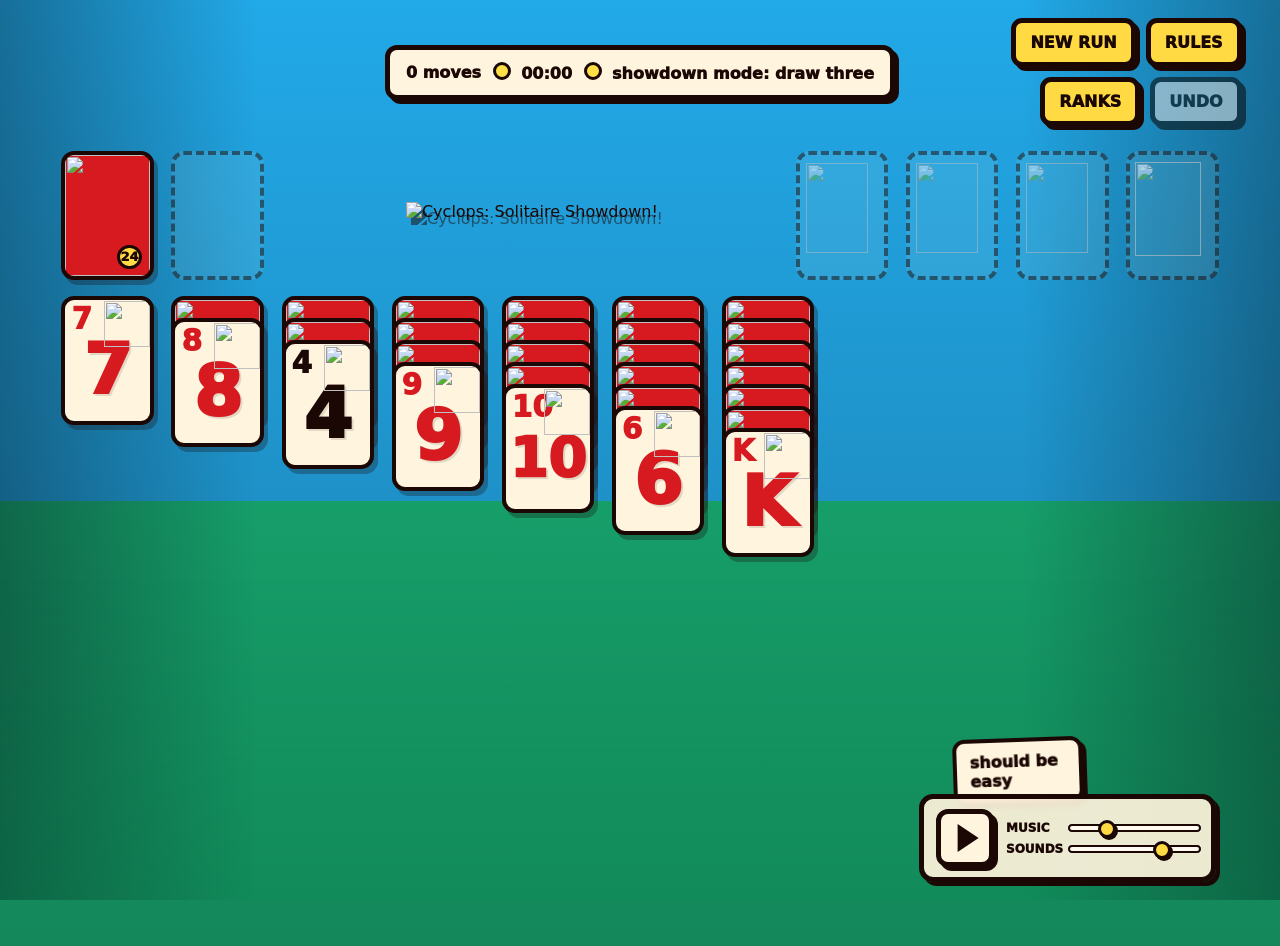
==== cyclops-solitaire/index.html @ fafc0909 "Add files via upload" ====
<!doctype html>
<html lang="en">
<head>
  <meta charset="utf-8">
  <meta name="viewport" content="width=device-width, initial-scale=1">
  <meta name="theme-color" content="#22a9e8">
  <title>Cyclops Solitaire</title>
  <link rel="icon" type="image/svg+xml" href="../assets/cyclops-solitaire/suits/suit-visor.svg">
  <link rel="stylesheet" href="./styles.css">
</head>
<body>
  <main class="app-shell">
    <section class="game-topbar" aria-label="Game controls">
      <div class="brand-lockup brand-logo-slot" aria-label="Cyclops: Solitaire Showdown!"></div>

      <div class="score-strip">
        <span id="moves">0 moves</span>
        <span id="timer">00:00</span>
        <span id="status">visor mode: draw three</span>
      </div>

      <div class="controls">
        <button id="new-game" type="button">NEW RUN</button>
        <button id="how-to-play" type="button">RULES</button>
        <button id="leaderboard-open" type="button">RANKS</button>
        <button id="undo-move" type="button">UNDO</button>
      </div>
    </section>

    <section class="hero-strip" aria-label="Cyclops mascot">
      <img class="hero-cat" src="../assets/cyclops-solitaire/mascot/cyclops-idle.png" alt="">
      <div id="cat-bubble" class="cat-bubble" aria-live="polite"></div>
    </section>

    <section class="board-wrap">
      <div id="board" class="board" aria-label="Cyclops solitaire board">
        <div class="top-row">
          <div id="stock" class="pile stock" role="button" tabindex="0" aria-label="Stock pile"></div>
          <div id="waste" class="pile waste" aria-label="Waste pile"></div>
          <div class="logo-stage" aria-label="Game logo">
            <img class="logo-image" src="../assets/cyclops-solitaire/logos/CyclopsTitle-transparent.png" alt="Cyclops: Solitaire Showdown!">
          </div>
          <div id="foundations" class="foundations" aria-label="Foundation piles"></div>
        </div>
        <div id="tableau" class="tableau" aria-label="Tableau piles"></div>
      </div>
    </section>

    <div id="win-modal" class="choice-modal win-modal" hidden>
      <div class="mode-card win-card" role="dialog" aria-modal="true" aria-labelledby="win-title">
        <img class="win-mascot" src="../assets/cyclops-solitaire/mascot/cyclops-idle.png" alt="">
        <h1 id="win-title">Showdown Cleared</h1>
        <p class="win-mvp">visor victory</p>
        <p id="win-summary">showdown mode - 0 moves</p>
        <div id="score-submit" class="score-submit">
          <p id="score-prompt">drop your X handle or name</p>
          <form id="score-form" class="score-form">
            <label for="score-name">X handle or name</label>
            <div class="score-row">
              <input id="score-name" name="name" type="text" maxlength="24" autocomplete="off" autocapitalize="none" spellcheck="false" placeholder="@cyclopsdev or name">
              <button id="score-save" type="submit">SAVE</button>
            </div>
          </form>
          <p id="score-message" class="score-message" aria-live="polite"></p>
        </div>
        <div class="modal-actions">
          <button id="win-leaderboard" type="button">Ranks</button>
          <button id="play-again" type="button">Play again</button>
        </div>
      </div>
    </div>

    <div id="mode-modal" class="choice-modal" hidden>
      <div class="mode-card" role="dialog" aria-modal="true" aria-labelledby="mode-title">
        <h1 id="mode-title">new run</h1>
        <div class="mode-options">
          <button class="mode-option" type="button" data-mode="easy">
            <span>warmup</span>
            <small>draw 1 card</small>
          </button>
          <button class="mode-option" type="button" data-mode="hard">
            <span>showdown</span>
            <small>draw 3 cards</small>
          </button>
        </div>
        <button id="mode-cancel" class="quiet-button" type="button">BACK TO BOARD</button>
      </div>
    </div>

    <div id="how-to-modal" class="choice-modal" hidden>
      <div class="mode-card how-to-card" role="dialog" aria-modal="true" aria-labelledby="how-to-title">
        <h1 id="how-to-title">rules</h1>
        <ul class="how-to-list">
          <li>Build columns by alternating red and black suits, counting down from King to Ace.</li>
          <li>Empty columns can only start with a King.</li>
          <li>Tap the deck to flip new cards.</li>
          <li>Move Aces to the top-right stacks, then build each Cyclops suit up to King.</li>
          <li>Double tap a card to send it home when it fits.</li>
          <li>Use UNDO when the visor read was wrong.</li>
        </ul>
        <button id="how-to-close" class="quiet-button" type="button">GOT IT</button>
      </div>
    </div>

    <div id="leaderboard-modal" class="choice-modal" hidden>
      <div class="mode-card leaderboard-card" role="dialog" aria-modal="true" aria-labelledby="leaderboard-title">
        <h1 id="leaderboard-title">ranks</h1>
        <p id="leaderboard-status" class="leaderboard-status" aria-live="polite">live ranks</p>
        <div class="leaderboard-tabs" role="tablist" aria-label="Leaderboard modes">
          <button class="leaderboard-tab active" type="button" data-leaderboard-mode="easy" role="tab" aria-selected="true" aria-controls="leaderboard-panel-easy">warmup</button>
          <button class="leaderboard-tab" type="button" data-leaderboard-mode="hard" role="tab" aria-selected="false" aria-controls="leaderboard-panel-hard">showdown</button>
        </div>
        <div class="leaderboard-panels">
          <section id="leaderboard-panel-easy" class="leaderboard-panel" data-leaderboard-panel="easy" role="tabpanel">
            <h2>warmup mode</h2>
            <ol id="leaderboard-easy" class="leaderboard-list"></ol>
          </section>
          <section id="leaderboard-panel-hard" class="leaderboard-panel" data-leaderboard-panel="hard" role="tabpanel" hidden>
            <h2>showdown mode</h2>
            <ol id="leaderboard-hard" class="leaderboard-list"></ol>
          </section>
        </div>
        <button id="leaderboard-close" class="quiet-button" type="button">GOT IT</button>
      </div>
    </div>

    <div id="no-move-modal" class="choice-modal" hidden>
      <div class="mode-card" role="dialog" aria-modal="true" aria-labelledby="no-move-title">
        <h1 id="no-move-title">board locked</h1>
        <p class="modal-copy">board's looking cooked</p>
        <div class="modal-actions">
          <button id="no-move-new" class="mode-option compact" type="button">NEW RUN</button>
          <button id="no-move-keep" class="mode-option compact secondary" type="button">KEEP LOOKING</button>
        </div>
      </div>
    </div>

    <audio id="background-music" src="../assets/cyclops-solitaire/audio/A_Single_Horizon.mp3" loop preload="auto"></audio>
    <div class="audio-dock" aria-label="Audio controls">
      <button id="music-toggle" class="music-toggle" type="button" aria-pressed="false" aria-label="Play music"></button>
      <div class="audio-sliders">
        <label class="audio-slider" for="music-volume">
          <span>Music</span>
          <input id="music-volume" type="range" min="0" max="100" value="25">
        </label>
        <label class="audio-slider" for="sfx-volume">
          <span>Sounds</span>
          <input id="sfx-volume" type="range" min="0" max="100" value="75">
        </label>
      </div>
    </div>
  </main>

  <script src="./game.js"></script>
</body>
</html>
---- cyclops-solitaire/styles.css ----
:root {
  --sky: #22a9e8;
  --grass: #18b971;
  --grass-dark: #10a360;
  --ink: #1b0704;
  --paper: #fff5df;
  --cream: #ffe2a2;
  --button: #ffda43;
  --red: #d71920;
  --black: #1b0704;
  --shadow: rgba(27, 7, 4, .28);
  --card-w: clamp(78px, 7.2vw, 116px);
  --card-h: calc(var(--card-w) * 1.4);
  --gap: clamp(10px, 1.4vw, 22px);
}

* {
  box-sizing: border-box;
}

html,
body {
  min-height: 100%;
}

body {
  margin: 0;
  min-width: 320px;
  overflow-x: auto;
  color: var(--ink);
  font-family: "Arial Rounded MT Bold", "Trebuchet MS", system-ui, sans-serif;
  background:
    linear-gradient(rgba(34, 169, 232, .08), rgba(11, 31, 42, .32)),
    url("../assets/cyclops-solitaire/backgrounds/showdown-card-bay.png") center top / cover fixed,
    linear-gradient(var(--sky) 0 53%, var(--grass) 53% 100%);
}

button,
input {
  font: inherit;
}

button {
  touch-action: manipulation;
}

.app-shell {
  min-height: 100vh;
  position: relative;
  padding: 18px clamp(18px, 3vw, 42px) 24px;
  isolation: isolate;
}

.app-shell::before,
.app-shell::after {
  content: "";
  position: fixed;
  z-index: -1;
  pointer-events: none;
}

.app-shell::before {
  inset: 0;
  background: linear-gradient(90deg, rgba(5, 16, 24, .38), transparent 20%, transparent 80%, rgba(5, 16, 24, .38));
}

.app-shell::after {
  inset: auto 0 0;
  height: 36vh;
  background: linear-gradient(transparent, rgba(10, 148, 85, .18));
}

.game-topbar {
  display: grid;
  grid-template-columns: minmax(0, 1fr) auto minmax(300px, 1fr);
  align-items: center;
  gap: 18px;
  margin-bottom: 8px;
}

.brand-lockup {
  display: flex;
  align-items: center;
  gap: 14px;
  min-width: 0;
}

.brand-lockup h1 {
  margin: 0;
  font-size: clamp(30px, 3vw, 46px);
  line-height: .9;
  color: #fff;
  text-transform: uppercase;
  letter-spacing: 0;
  -webkit-text-stroke: 3px var(--ink);
  text-shadow: 4px 4px 0 var(--red);
}

.brand-lockup span,
.score-strip,
.controls button,
.quiet-button,
.mode-option,
.music-toggle {
  border: 5px solid var(--ink);
  box-shadow: 4px 4px 0 var(--ink);
}

.brand-lockup span {
  display: inline-flex;
  align-items: center;
  justify-content: center;
  transform: rotate(-3deg);
  min-height: 44px;
  padding: 5px 12px;
  border-radius: 10px;
  background: #fff4dd;
  font-weight: 950;
  text-transform: lowercase;
}

.brand-logo-slot {
  min-height: 0;
}

.score-strip {
  display: flex;
  align-items: center;
  justify-content: center;
  gap: 12px;
  min-width: min(420px, 100%);
  padding: 12px 16px;
  border-radius: 12px;
  background: #fff4dd;
  font-weight: 950;
  white-space: nowrap;
}

.score-strip span + span::before {
  content: "";
  display: inline-block;
  width: 12px;
  height: 12px;
  margin-right: 10px;
  border: 3px solid var(--ink);
  border-radius: 999px;
  background: #ffdf46;
  vertical-align: -1px;
}

.controls {
  display: flex;
  justify-content: flex-end;
  flex-wrap: wrap;
  gap: 10px;
}

.controls button,
.quiet-button,
.mode-option,
.score-row button,
.modal-actions button {
  border-radius: 11px;
  background: var(--button);
  color: var(--ink);
  padding: 10px 14px;
  font-weight: 950;
  text-transform: uppercase;
  cursor: pointer;
}

.controls button:disabled,
#undo-move:disabled {
  filter: grayscale(1);
  opacity: .58;
  cursor: not-allowed;
}

.hero-strip {
  position: fixed;
  right: clamp(40px, 6vw, 116px);
  bottom: 96px;
  z-index: 1;
  pointer-events: none;
}

.hero-cat {
  display: block;
  width: clamp(150px, 13vw, 220px);
  height: auto;
  filter: drop-shadow(5px 6px 0 rgba(27, 7, 4, .25));
}

.cat-bubble {
  position: absolute;
  right: 72%;
  bottom: 78%;
  min-width: 130px;
  max-width: 230px;
  padding: 10px 13px;
  border: 4px solid var(--ink);
  border-radius: 12px;
  background: #fff4dd;
  font-weight: 950;
  box-shadow: 4px 4px 0 var(--ink);
  opacity: 0;
  transform: translateY(8px) rotate(-2deg);
  transition: opacity .18s ease, transform .18s ease;
}

.cat-bubble.active {
  opacity: 1;
  transform: translateY(0) rotate(-2deg);
}

.board-wrap {
  width: min(100%, 1480px);
  margin: 0 auto;
  overflow-x: auto;
  padding-bottom: 8px;
}

.board {
  min-width: 920px;
  min-height: calc(100vh - 120px);
  padding: clamp(10px, 1.3vw, 18px) clamp(10px, 1.8vw, 26px);
  border-radius: 8px;
}

.top-row {
  display: grid;
  grid-template-columns: var(--card-w) calc(var(--card-w) + 82px) minmax(360px, 1fr) repeat(4, var(--card-w));
  gap: var(--gap);
  align-items: start;
}

.foundations {
  display: contents;
}

.tableau {
  display: grid;
  grid-template-columns: repeat(7, var(--card-w));
  gap: var(--gap);
  align-items: start;
  margin-top: clamp(10px, 1.25vw, 18px);
}

.logo-stage {
  position: relative;
  height: var(--card-h);
  min-height: var(--card-h);
  display: flex;
  align-items: center;
  justify-content: center;
  padding-top: 0;
  pointer-events: none;
}

.logo-image {
  display: block;
  width: min(100%, clamp(330px, 25vw, 430px));
  height: auto;
  object-fit: contain;
  transform: translateY(-4px);
  transform-origin: center;
  filter: drop-shadow(5px 7px 0 rgba(27, 7, 4, .5));
}

.pile,
.tableau-column {
  position: relative;
  width: var(--card-w);
  min-height: var(--card-h);
}

.pile {
  height: var(--card-h);
  border: 4px dashed rgba(27, 7, 4, .5);
  border-radius: 13px;
  background: rgba(255, 245, 223, .08);
}

.pile:has(.playing-card) {
  border: 0;
  background: transparent;
}

.pile.foundation-empty {
  display: grid;
  place-items: center;
}

.pile > img {
  position: relative;
  z-index: 1;
}

.pile > .playing-card {
  z-index: 2;
}

.tableau-column.empty-column::before {
  content: "";
  position: absolute;
  inset: 0 auto auto 0;
  width: var(--card-w);
  height: var(--card-h);
  border: 4px dashed rgba(27, 7, 4, .5);
  border-radius: 13px;
  background: rgba(255, 245, 223, .08);
  box-sizing: border-box;
  pointer-events: none;
  z-index: 0;
}

.pile.foundation-empty > img {
  width: 86%;
  height: 86%;
  object-fit: contain;
  opacity: .48;
  filter: none;
}

.pile.foundation-abstract > img {
  width: 88%;
  height: 88%;
  opacity: .62;
}

.pile.recycle::after {
  content: "↻";
  position: absolute;
  inset: 0;
  display: grid;
  place-items: center;
  font-size: calc(var(--card-w) * .42);
  font-weight: 950;
  color: rgba(27, 7, 4, .62);
}

.playing-card {
  position: absolute;
  top: 0;
  left: 0;
  width: var(--card-w);
  height: var(--card-h);
  border: 4px solid var(--ink);
  border-radius: 13px;
  background: var(--paper);
  box-shadow: 4px 5px 0 var(--shadow);
  color: var(--ink);
  overflow: hidden;
  padding: 0;
  cursor: pointer;
  user-select: none;
  transition: transform .12s ease, filter .12s ease, box-shadow .12s ease;
}

.playing-card:not(:disabled):hover {
  transform: translateY(-3px);
  filter: brightness(1.03);
}

.playing-card:disabled {
  cursor: default;
}

.playing-card.selected {
  transform: translateY(-9px);
  box-shadow: 0 0 0 5px #ffeb61, 4px 5px 0 var(--ink);
}

.playing-card.face-down {
  background: #d71920;
}

.playing-card.face-down .card-back-img {
  display: block;
  width: 100%;
  height: 100%;
  object-fit: cover;
}

.card-rank {
  position: absolute;
  top: 5px;
  left: 6px;
  font-weight: 950;
  font-size: calc(var(--card-w) * .32);
  line-height: 1;
  letter-spacing: 0;
  z-index: 2;
}

.card-suit-corner {
  position: absolute;
  top: 1px;
  right: 0;
  width: calc(var(--card-w) * .5);
  height: calc(var(--card-w) * .5);
  object-fit: contain;
  z-index: 2;
}

.center-rank {
  position: absolute;
  inset: 0;
  display: grid;
  place-items: center;
  padding-top: calc(var(--card-h) * .16);
  font-size: calc(var(--card-w) * .76);
  line-height: 1;
  font-weight: 950;
  letter-spacing: 0;
  z-index: 1;
  text-shadow: 2px 2px 0 rgba(27, 7, 4, .12);
}

.center-rank.wide-rank {
  font-size: calc(var(--card-w) * .6);
}

.red-group {
  color: var(--red);
}

.black-group {
  color: var(--black);
}

.stock-count {
  position: absolute;
  right: 8px;
  bottom: 7px;
  min-width: 24px;
  height: 24px;
  display: grid;
  place-items: center;
  border: 3px solid var(--ink);
  border-radius: 999px;
  background: #ffdc43;
  font-size: 13px;
  font-weight: 950;
}

.waste .playing-card:nth-child(2) {
  transform: translateX(18px);
}

.waste .playing-card:nth-child(3) {
  transform: translateX(36px);
}

.waste .playing-card:nth-child(2):not(:disabled):hover {
  transform: translate(18px, -3px);
}

.waste .playing-card:nth-child(3):not(:disabled):hover {
  transform: translate(36px, -3px);
}

.waste .playing-card:nth-child(2).selected {
  transform: translate(18px, -9px);
}

.waste .playing-card:nth-child(3).selected {
  transform: translate(36px, -9px);
}

.choice-modal {
  position: fixed;
  inset: 0;
  z-index: 20;
  display: grid;
  place-items: center;
  padding: 22px;
  background: rgba(20, 75, 88, .42);
}

.choice-modal[hidden] {
  display: none;
}

.mode-card {
  width: min(520px, 100%);
  max-height: calc(100vh - 44px);
  overflow: auto;
  border: 6px solid var(--ink);
  border-radius: 14px;
  background: #fff4dd;
  box-shadow: 9px 9px 0 var(--ink);
  padding: 24px;
  text-align: center;
}

.mode-card h1 {
  margin: 0 0 18px;
  font-size: clamp(34px, 7vw, 58px);
  line-height: .9;
  text-transform: uppercase;
  color: var(--red);
  -webkit-text-stroke: 2px var(--ink);
}

.mode-options,
.modal-actions {
  display: grid;
  grid-template-columns: repeat(2, minmax(0, 1fr));
  gap: 14px;
}

.mode-option {
  min-height: 96px;
  display: grid;
  place-items: center;
  gap: 4px;
}

.mode-option span {
  font-size: 24px;
}

.mode-option small {
  font-size: 14px;
  text-transform: lowercase;
}

.mode-option.compact {
  min-height: 64px;
}

.mode-option.secondary,
.quiet-button {
  background: #fff4dd;
}

.quiet-button {
  margin-top: 18px;
}

.how-to-card {
  text-align: left;
}

.how-to-card h1,
.leaderboard-card h1,
.win-card h1 {
  text-align: center;
}

.how-to-list {
  margin: 0;
  padding-left: 24px;
  display: grid;
  gap: 10px;
  font-weight: 850;
}

.leaderboard-tabs {
  display: grid;
  grid-template-columns: 1fr 1fr;
  gap: 10px;
  margin: 10px 0 16px;
}

.leaderboard-tab {
  border: 4px solid var(--ink);
  border-radius: 9px;
  background: #fff4dd;
  padding: 9px;
  font-weight: 950;
  cursor: pointer;
}

.leaderboard-tab.active {
  background: var(--button);
}

.leaderboard-panel h2,
.leaderboard-status,
.score-message,
.modal-copy,
.win-mvp,
#win-summary {
  margin: 8px 0;
  font-weight: 950;
}

.leaderboard-list {
  display: grid;
  gap: 8px;
  margin: 0;
  padding-left: 28px;
  text-align: left;
}

.leaderboard-list li {
  padding: 8px 10px;
  border: 3px solid var(--ink);
  border-radius: 8px;
  background: #fffaf0;
}

.win-mascot {
  width: min(170px, 42vw);
  height: auto;
  margin: -8px auto 0;
  display: block;
  filter: drop-shadow(4px 5px 0 rgba(27, 7, 4, .22));
}

.score-submit {
  margin: 14px 0;
  padding: 14px;
  border: 4px solid var(--ink);
  border-radius: 10px;
  background: #fffaf0;
}

.score-form label {
  display: block;
  margin-bottom: 8px;
  font-weight: 950;
}

.score-row {
  display: grid;
  grid-template-columns: 1fr auto;
  gap: 8px;
}

.score-row input {
  min-width: 0;
  border: 4px solid var(--ink);
  border-radius: 9px;
  padding: 10px 12px;
  background: #fff;
  font-weight: 950;
}

.score-row button,
.modal-actions button {
  border: 4px solid var(--ink);
  box-shadow: 3px 3px 0 var(--ink);
}

.audio-dock {
  position: fixed;
  left: auto;
  right: clamp(36px, 5vw, 108px);
  bottom: 18px;
  z-index: 4;
  display: flex;
  align-items: center;
  gap: 12px;
  padding: 10px 12px;
  border: 5px solid var(--ink);
  border-radius: 14px;
  background: rgba(255, 244, 221, .92);
  box-shadow: 4px 4px 0 var(--ink);
  backdrop-filter: blur(3px);
}

.music-toggle {
  position: relative;
  width: 58px;
  height: 58px;
  border-radius: 12px;
  background: #fff4dd;
  cursor: pointer;
  flex: 0 0 auto;
}

.music-toggle::before {
  content: "";
  position: absolute;
  left: 50%;
  top: 50%;
  transform: translate(-35%, -50%);
  border-left: 21px solid var(--ink);
  border-top: 14px solid transparent;
  border-bottom: 14px solid transparent;
}

.music-toggle[aria-pressed="true"] {
  background: var(--button);
}

.music-toggle[aria-pressed="true"]::before {
  left: 50%;
  top: 50%;
  width: 7px;
  height: 28px;
  border: 0;
  background: var(--ink);
  box-shadow: 13px 0 0 var(--ink);
  transform: translate(-10px, -50%);
}

.audio-sliders {
  display: grid;
  gap: 7px;
  min-width: 148px;
}

.audio-slider {
  display: grid;
  grid-template-columns: 52px minmax(86px, 1fr);
  align-items: center;
  gap: 8px;
  font-size: 12px;
  font-weight: 950;
  text-transform: uppercase;
}

.audio-slider input {
  width: 100%;
  appearance: none;
  accent-color: var(--button);
  cursor: pointer;
}

.audio-slider input::-webkit-slider-runnable-track {
  height: 8px;
  border: 2px solid var(--ink);
  border-radius: 999px;
  background: #fffaf0;
}

.audio-slider input::-webkit-slider-thumb {
  margin-top: -6px;
  width: 18px;
  height: 18px;
  border: 3px solid var(--ink);
  border-radius: 999px;
  background: var(--button);
  box-shadow: 2px 2px 0 var(--ink);
  appearance: none;
}

.audio-slider input::-moz-range-track {
  height: 8px;
  border: 2px solid var(--ink);
  border-radius: 999px;
  background: #fffaf0;
}

.audio-slider input::-moz-range-thumb {
  width: 18px;
  height: 18px;
  border: 3px solid var(--ink);
  border-radius: 999px;
  background: var(--button);
  box-shadow: 2px 2px 0 var(--ink);
}

@media (max-width: 860px) {
  .game-topbar {
    grid-template-columns: 1fr;
    justify-items: start;
  }

  .score-strip {
    justify-content: flex-start;
  }

  .controls {
    justify-content: flex-start;
  }

  .hero-cat {
    width: 150px;
  }
}

@media (max-width: 720px) {
  :root {
    --card-w: clamp(38px, 9.5vw, 58px);
    --gap: 6px;
  }

  .app-shell {
    padding: 18px 12px 86px;
  }

  .game-topbar {
    gap: 12px;
  }

  .brand-lockup h1 {
    -webkit-text-stroke: 2px var(--ink);
  }

  .score-strip {
    display: grid;
    grid-template-columns: auto auto;
    min-width: 0;
    width: 100%;
    gap: 8px 10px;
    justify-content: center;
    padding: 10px 12px;
    font-size: 14px;
    white-space: normal;
  }

  .score-strip span:last-child {
    grid-column: 1 / -1;
    text-align: center;
  }

  .controls {
    width: 100%;
    display: grid;
    grid-template-columns: repeat(2, minmax(0, 1fr));
    gap: 8px;
    justify-content: stretch;
    justify-items: stretch;
  }

  .controls button {
    min-width: 0;
    width: 100%;
    padding: 9px 6px;
    font-size: 12px;
  }

  .board {
    min-width: 0;
    min-height: calc(100vh - 280px);
    padding: 16px 0;
  }

  .top-row {
    grid-template-columns: var(--card-w) var(--card-w) repeat(4, var(--card-w));
  }

  .logo-stage {
    display: none;
  }

  .playing-card,
  .pile {
    border-width: 3px;
    border-radius: 9px;
  }

  .tableau-column.empty-column::before {
    border-width: 3px;
    border-radius: 9px;
  }

  .card-rank {
    top: 4px;
    left: 5px;
    font-size: calc(var(--card-w) * .30);
  }

  .card-suit-corner {
    top: 1px;
    right: 0;
    width: calc(var(--card-w) * .45);
    height: calc(var(--card-w) * .45);
  }

  .center-rank {
    padding-top: calc(var(--card-h) * .13);
    font-size: calc(var(--card-w) * .66);
  }

  .center-rank.wide-rank {
    font-size: calc(var(--card-w) * .5);
  }

  .hero-strip,
  .cat-bubble {
    display: none;
  }

  .mode-options,
  .modal-actions {
    grid-template-columns: 1fr;
  }

  .audio-dock {
    left: 12px;
    right: auto;
    bottom: 12px;
    gap: 8px;
    padding: 8px;
  }

  .music-toggle {
    width: 48px;
    height: 48px;
    border-width: 4px;
  }

  .audio-sliders {
    min-width: 122px;
  }

  .audio-slider {
    grid-template-columns: 48px minmax(70px, 1fr);
    gap: 6px;
    font-size: 11px;
  }
}
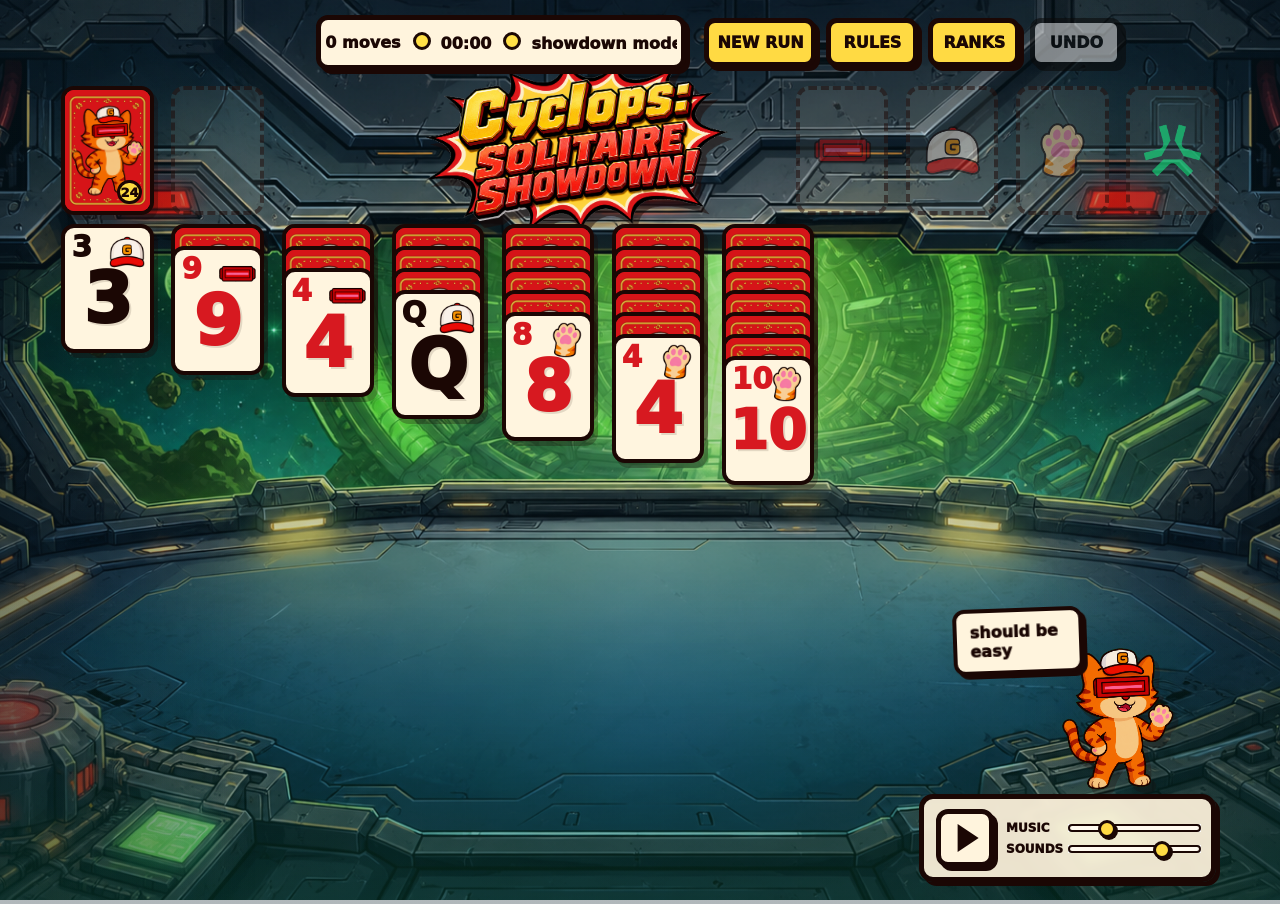
==== commit 528fcc27: "Add files via upload" ====
--- a/cyclops-solitaire/index.html
+++ b/cyclops-solitaire/index.html
@@ -6,7 +6,7 @@
   <meta name="theme-color" content="#22a9e8">
   <title>Cyclops Solitaire</title>
   <link rel="icon" type="image/svg+xml" href="../assets/cyclops-solitaire/suits/suit-visor.svg">
-  <link rel="stylesheet" href="./styles.css">
+  <link rel="stylesheet" href="./styles.css?v=locked-hud-0523">
 </head>
 <body>
   <main class="app-shell">
--- a/cyclops-solitaire/styles.css
+++ b/cyclops-solitaire/styles.css
@@ -47,7 +47,7 @@
 .app-shell {
   min-height: 100vh;
   position: relative;
-  padding: 18px clamp(18px, 3vw, 42px) 24px;
+  padding: 10px clamp(18px, 3vw, 42px) 16px;
   isolation: isolate;
 }
 
@@ -72,10 +72,13 @@
 
 .game-topbar {
   display: grid;
-  grid-template-columns: minmax(0, 1fr) auto minmax(300px, 1fr);
+  grid-template-columns: 260px 370px 418px;
   align-items: center;
   gap: 18px;
-  margin-bottom: 8px;
+  height: 64px;
+  min-height: 64px;
+  margin-bottom: 0;
+  overflow: visible;
 }
 
 .brand-lockup {
@@ -128,12 +131,28 @@
   align-items: center;
   justify-content: center;
   gap: 12px;
-  min-width: min(420px, 100%);
+  min-width: 0;
+  width: 100%;
+  height: 55px;
+  min-height: 55px;
+  overflow: hidden;
   padding: 12px 16px;
   border-radius: 12px;
   background: #fff4dd;
   font-weight: 950;
   white-space: nowrap;
+}
+
+.score-strip span {
+  flex: 0 0 auto;
+}
+
+#status {
+  display: inline-block;
+  max-width: 174px;
+  overflow: hidden;
+  text-overflow: clip;
+  vertical-align: bottom;
 }
 
 .score-strip span + span::before {
@@ -149,10 +168,13 @@
 }
 
 .controls {
-  display: flex;
-  justify-content: flex-end;
-  flex-wrap: wrap;
+  display: grid;
+  grid-template-columns: 112px 92px 92px 92px;
+  justify-content: start;
+  justify-self: start;
   gap: 10px;
+  min-width: 0;
+  width: 418px;
 }
 
 .controls button,
@@ -167,6 +189,14 @@
   font-weight: 950;
   text-transform: uppercase;
   cursor: pointer;
+  white-space: nowrap;
+}
+
+.controls button {
+  min-width: 0;
+  width: 100%;
+  padding-left: 8px;
+  padding-right: 8px;
 }
 
 .controls button:disabled,
@@ -222,8 +252,8 @@
 
 .board {
   min-width: 920px;
-  min-height: calc(100vh - 120px);
-  padding: clamp(10px, 1.3vw, 18px) clamp(10px, 1.8vw, 26px);
+  min-height: calc(100vh - 94px);
+  padding: clamp(6px, 1vw, 12px) clamp(10px, 1.8vw, 26px);
   border-radius: 8px;
 }
 
@@ -243,7 +273,7 @@
   grid-template-columns: repeat(7, var(--card-w));
   gap: var(--gap);
   align-items: start;
-  margin-top: clamp(10px, 1.25vw, 18px);
+  margin-top: clamp(4px, .7vw, 10px);
 }
 
 .logo-stage {
@@ -755,18 +785,23 @@
   box-shadow: 2px 2px 0 var(--ink);
 }
 
-@media (max-width: 860px) {
+@media (max-width: 1120px) {
   .game-topbar {
     grid-template-columns: 1fr;
+    height: auto;
+    min-height: 0;
     justify-items: start;
   }
 
   .score-strip {
     justify-content: flex-start;
+    max-width: 430px;
   }
 
   .controls {
     justify-content: flex-start;
+    flex-wrap: wrap;
+    justify-self: start;
   }
 
   .hero-cat {
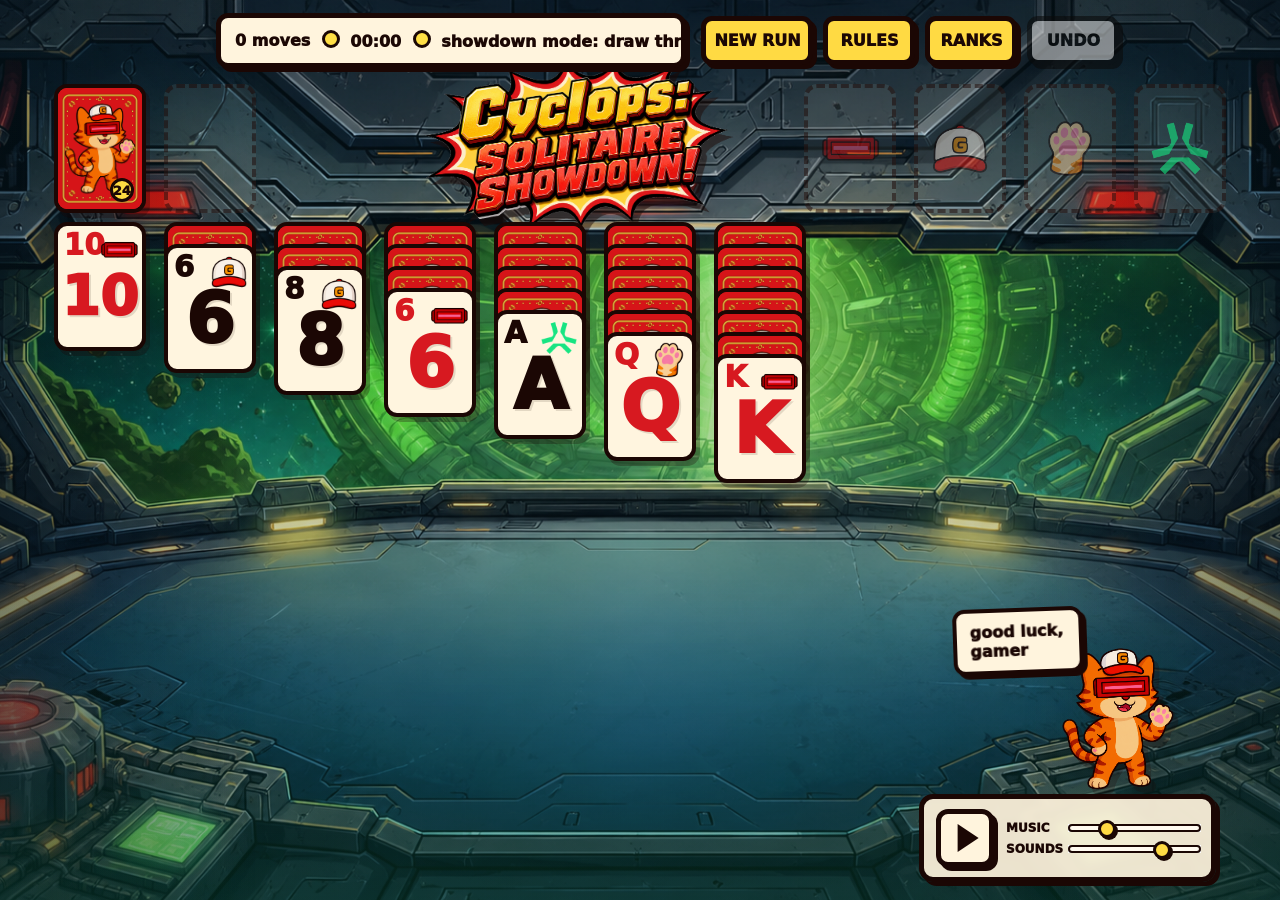
==== commit ce6cdb06: "Add files via upload" ====
--- a/cyclops-solitaire/index.html
+++ b/cyclops-solitaire/index.html
@@ -6,7 +6,7 @@
   <meta name="theme-color" content="#22a9e8">
   <title>Cyclops Solitaire</title>
   <link rel="icon" type="image/svg+xml" href="../assets/cyclops-solitaire/suits/suit-visor.svg">
-  <link rel="stylesheet" href="./styles.css?v=locked-hud-0523">
+  <link rel="stylesheet" href="./styles.css?v=mobile-solitaire-0524b">
 </head>
 <body>
   <main class="app-shell">
@@ -28,7 +28,7 @@
     </section>
 
     <section class="hero-strip" aria-label="Cyclops mascot">
-      <img class="hero-cat" src="../assets/cyclops-solitaire/mascot/cyclops-idle.png" alt="">
+      <img class="hero-cat" src="../cyclops-idle.png?v=root-mascot-0524" alt="">
       <div id="cat-bubble" class="cat-bubble" aria-live="polite"></div>
     </section>
 
@@ -48,7 +48,7 @@
 
     <div id="win-modal" class="choice-modal win-modal" hidden>
       <div class="mode-card win-card" role="dialog" aria-modal="true" aria-labelledby="win-title">
-        <img class="win-mascot" src="../assets/cyclops-solitaire/mascot/cyclops-idle.png" alt="">
+        <img class="win-mascot" src="../cyclops-idle.png?v=root-mascot-0524" alt="">
         <h1 id="win-title">Showdown Cleared</h1>
         <p class="win-mvp">visor victory</p>
         <p id="win-summary">showdown mode - 0 moves</p>
--- a/cyclops-solitaire/styles.css
+++ b/cyclops-solitaire/styles.css
@@ -20,13 +20,14 @@
 
 html,
 body {
-  min-height: 100%;
+  height: 100%;
+  min-height: 0;
+  overflow: hidden;
 }
 
 body {
   margin: 0;
   min-width: 320px;
-  overflow-x: auto;
   color: var(--ink);
   font-family: "Arial Rounded MT Bold", "Trebuchet MS", system-ui, sans-serif;
   background:
@@ -45,9 +46,14 @@
 }
 
 .app-shell {
-  min-height: 100vh;
+  display: flex;
+  flex-direction: column;
+  height: 100vh;
+  height: 100dvh;
+  min-height: 0;
+  overflow: hidden;
   position: relative;
-  padding: 10px clamp(18px, 3vw, 42px) 16px;
+  padding: 8px clamp(14px, 2.4vw, 34px) 8px;
   isolation: isolate;
 }
 
@@ -72,9 +78,10 @@
 
 .game-topbar {
   display: grid;
-  grid-template-columns: 260px 370px 418px;
+  grid-template-columns: minmax(130px, 170px) minmax(420px, 470px) 418px;
   align-items: center;
-  gap: 18px;
+  gap: clamp(10px, 1.2vw, 18px);
+  flex: 0 0 64px;
   height: 64px;
   min-height: 64px;
   margin-bottom: 0;
@@ -129,14 +136,14 @@
 .score-strip {
   display: flex;
   align-items: center;
-  justify-content: center;
+  justify-content: flex-start;
   gap: 12px;
   min-width: 0;
   width: 100%;
   height: 55px;
   min-height: 55px;
   overflow: hidden;
-  padding: 12px 16px;
+  padding: 12px 14px;
   border-radius: 12px;
   background: #fff4dd;
   font-weight: 950;
@@ -149,7 +156,7 @@
 
 #status {
   display: inline-block;
-  max-width: 174px;
+  max-width: 270px;
   overflow: hidden;
   text-overflow: clip;
   vertical-align: bottom;
@@ -244,15 +251,18 @@
 }
 
 .board-wrap {
+  flex: 1 1 auto;
+  min-height: 0;
   width: min(100%, 1480px);
   margin: 0 auto;
-  overflow-x: auto;
-  padding-bottom: 8px;
+  overflow: hidden;
+  padding-bottom: 0;
 }
 
 .board {
   min-width: 920px;
-  min-height: calc(100vh - 94px);
+  height: 100%;
+  min-height: 0;
   padding: clamp(6px, 1vw, 12px) clamp(10px, 1.8vw, 26px);
   border-radius: 8px;
 }
@@ -811,16 +821,23 @@
 
 @media (max-width: 720px) {
   :root {
-    --card-w: clamp(38px, 9.5vw, 58px);
-    --gap: 6px;
+    --card-w: clamp(42px, 10.5vw, 50px);
+    --gap: 5px;
   }
 
   .app-shell {
-    padding: 18px 12px 86px;
+    padding: 10px 8px 10px;
   }
 
   .game-topbar {
-    gap: 12px;
+    flex: 0 0 auto;
+    gap: 8px;
+    height: auto;
+    min-height: 0;
+  }
+
+  .brand-logo-slot {
+    display: none;
   }
 
   .brand-lockup h1 {
@@ -834,8 +851,13 @@
     width: 100%;
     gap: 8px 10px;
     justify-content: center;
-    padding: 10px 12px;
-    font-size: 14px;
+    min-height: 0;
+    height: auto;
+    padding: 8px 10px;
+    border-width: 4px;
+    border-radius: 10px;
+    box-shadow: 3px 3px 0 var(--ink);
+    font-size: 13px;
     white-space: normal;
   }
 
@@ -847,8 +869,8 @@
   .controls {
     width: 100%;
     display: grid;
-    grid-template-columns: repeat(2, minmax(0, 1fr));
-    gap: 8px;
+    grid-template-columns: repeat(4, minmax(0, 1fr));
+    gap: 5px;
     justify-content: stretch;
     justify-items: stretch;
   }
@@ -856,18 +878,33 @@
   .controls button {
     min-width: 0;
     width: 100%;
-    padding: 9px 6px;
-    font-size: 12px;
+    padding: 8px 3px;
+    border-width: 4px;
+    border-radius: 9px;
+    box-shadow: 3px 3px 0 var(--ink);
+    font-size: 10px;
+  }
+
+  .board-wrap {
+    width: 100%;
+    overflow: visible;
   }
 
   .board {
     min-width: 0;
-    min-height: calc(100vh - 280px);
-    padding: 16px 0;
+    height: auto;
+    min-height: 0;
+    padding: 8px 0 64px;
   }
 
   .top-row {
     grid-template-columns: var(--card-w) var(--card-w) repeat(4, var(--card-w));
+    justify-content: center;
+  }
+
+  .tableau {
+    justify-content: center;
+    margin-top: 8px;
   }
 
   .logo-stage {
@@ -918,21 +955,23 @@
   }
 
   .audio-dock {
-    left: 12px;
+    left: 8px;
     right: auto;
-    bottom: 12px;
-    gap: 8px;
-    padding: 8px;
+    bottom: 8px;
+    gap: 0;
+    padding: 6px;
+    border-width: 4px;
+    border-radius: 12px;
   }
 
   .music-toggle {
-    width: 48px;
-    height: 48px;
+    width: 44px;
+    height: 44px;
     border-width: 4px;
   }
 
   .audio-sliders {
-    min-width: 122px;
+    display: none;
   }
 
   .audio-slider {
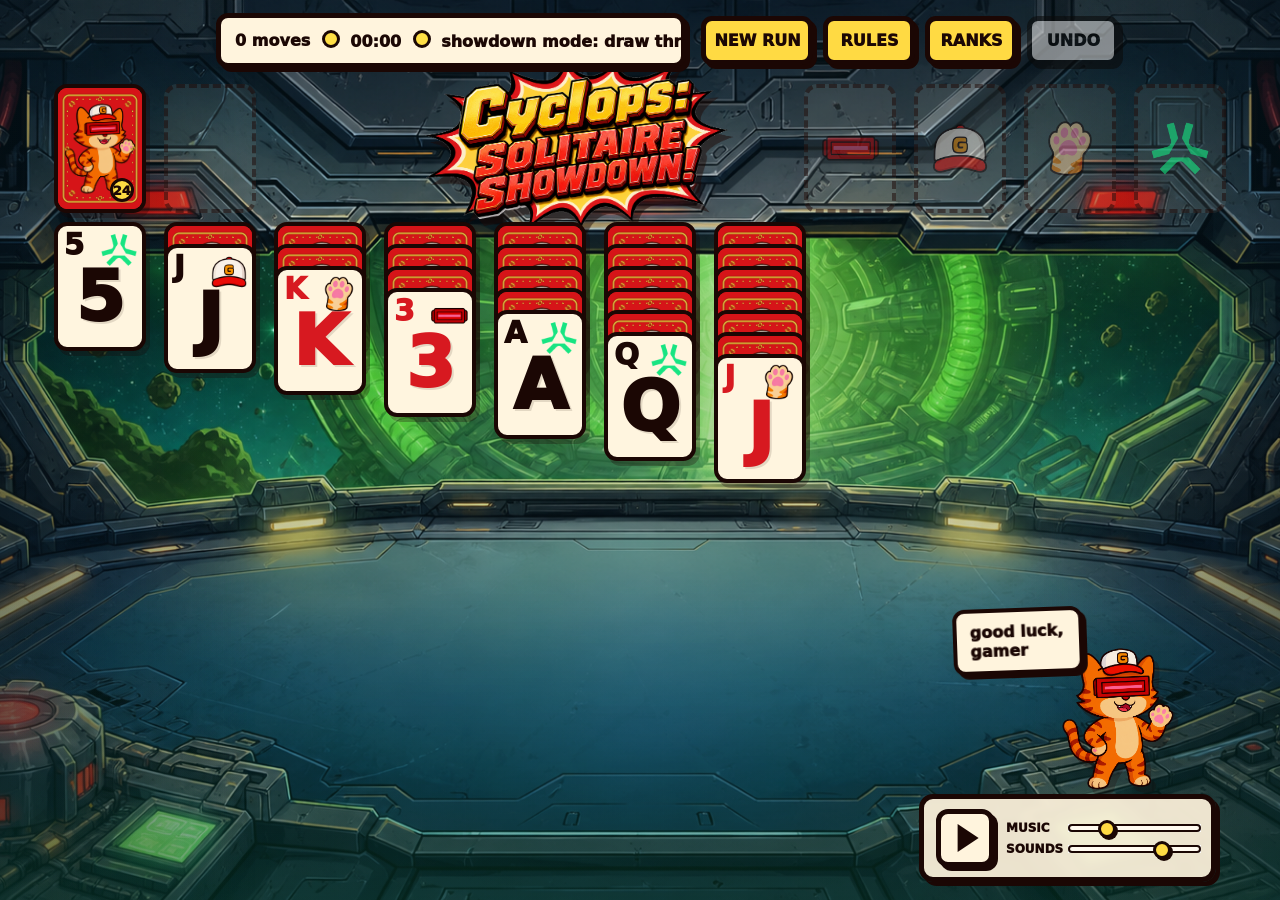
==== commit cc28c0b6: "Add files via upload" ====
--- a/cyclops-solitaire/index.html
+++ b/cyclops-solitaire/index.html
@@ -6,7 +6,7 @@
   <meta name="theme-color" content="#22a9e8">
   <title>Cyclops Solitaire</title>
   <link rel="icon" type="image/svg+xml" href="../assets/cyclops-solitaire/suits/suit-visor.svg">
-  <link rel="stylesheet" href="./styles.css?v=mobile-solitaire-0524b">
+  <link rel="stylesheet" href="./styles.css?v=mobile-solitaire-0524d">
 </head>
 <body>
   <main class="app-shell">
--- a/cyclops-solitaire/styles.css
+++ b/cyclops-solitaire/styles.css
@@ -898,8 +898,30 @@
   }
 
   .top-row {
-    grid-template-columns: var(--card-w) var(--card-w) repeat(4, var(--card-w));
-    justify-content: center;
+    grid-template-columns: var(--card-w) calc(var(--card-w) + 76px) repeat(4, var(--card-w));
+    justify-content: start;
+  }
+
+  .waste {
+    width: calc(var(--card-w) + 76px);
+  }
+
+  .waste .playing-card:nth-child(2) {
+    transform: none;
+  }
+
+  .waste .playing-card:nth-child(3) {
+    transform: none;
+  }
+
+  .waste .playing-card:nth-child(2):not(:disabled):hover,
+  .waste .playing-card:nth-child(3):not(:disabled):hover {
+    transform: translateY(-3px);
+  }
+
+  .waste .playing-card:nth-child(2).selected,
+  .waste .playing-card:nth-child(3).selected {
+    transform: translateY(-9px);
   }
 
   .tableau {
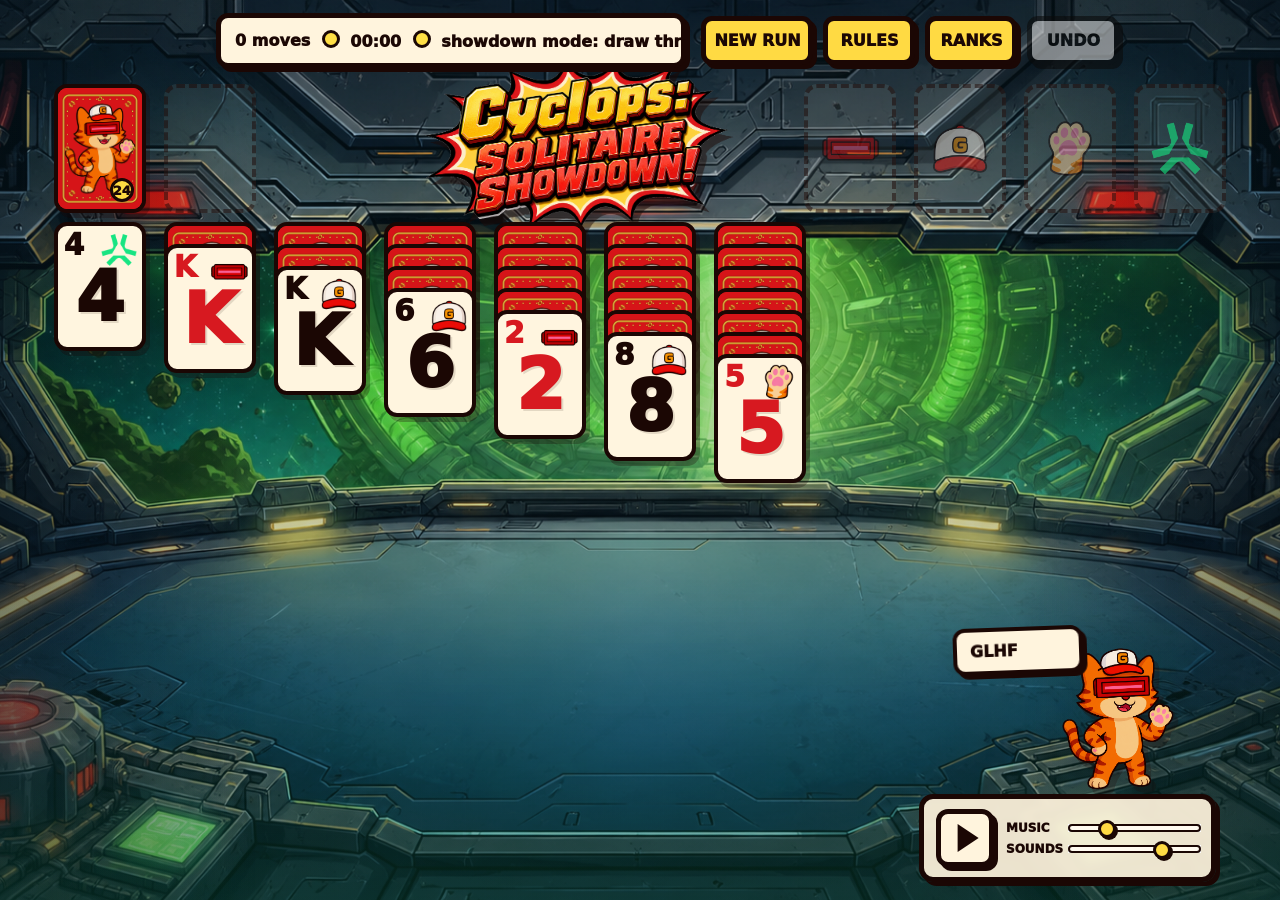
==== commit c368aee3: "Add files via upload" ====
--- a/cyclops-solitaire/index.html
+++ b/cyclops-solitaire/index.html
@@ -6,7 +6,7 @@
   <meta name="theme-color" content="#22a9e8">
   <title>Cyclops Solitaire</title>
   <link rel="icon" type="image/svg+xml" href="../assets/cyclops-solitaire/suits/suit-visor.svg">
-  <link rel="stylesheet" href="./styles.css?v=mobile-solitaire-0524d">
+  <link rel="stylesheet" href="./styles.css?v=mobile-solitaire-0524e">
 </head>
 <body>
   <main class="app-shell">
--- a/cyclops-solitaire/styles.css
+++ b/cyclops-solitaire/styles.css
@@ -898,12 +898,12 @@
   }
 
   .top-row {
-    grid-template-columns: var(--card-w) calc(var(--card-w) + 76px) repeat(4, var(--card-w));
+    grid-template-columns: var(--card-w) calc(var(--card-w) + 42px) repeat(4, var(--card-w));
     justify-content: start;
   }
 
   .waste {
-    width: calc(var(--card-w) + 76px);
+    width: calc(var(--card-w) + 42px);
   }
 
   .waste .playing-card:nth-child(2) {
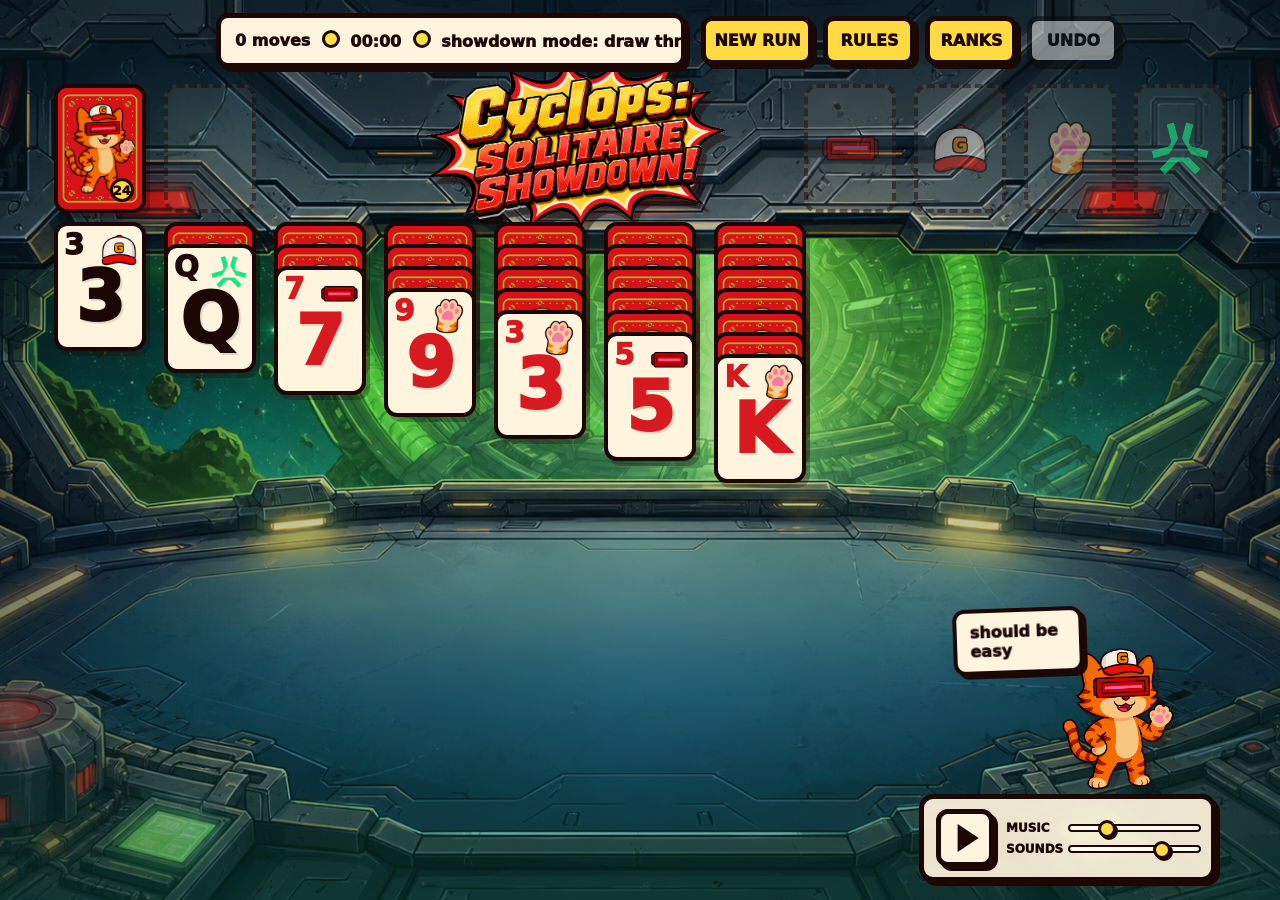
==== commit 2b46bb0f: "Add Race Against Cyclops event" ====
--- a/cyclops-solitaire/index.html
+++ b/cyclops-solitaire/index.html
@@ -151,6 +151,6 @@
     </div>
   </main>
 
-  <script src="./game.js"></script>
+  <script src="./game.js?v=solitaire-audio-pause-0526"></script>
 </body>
 </html>
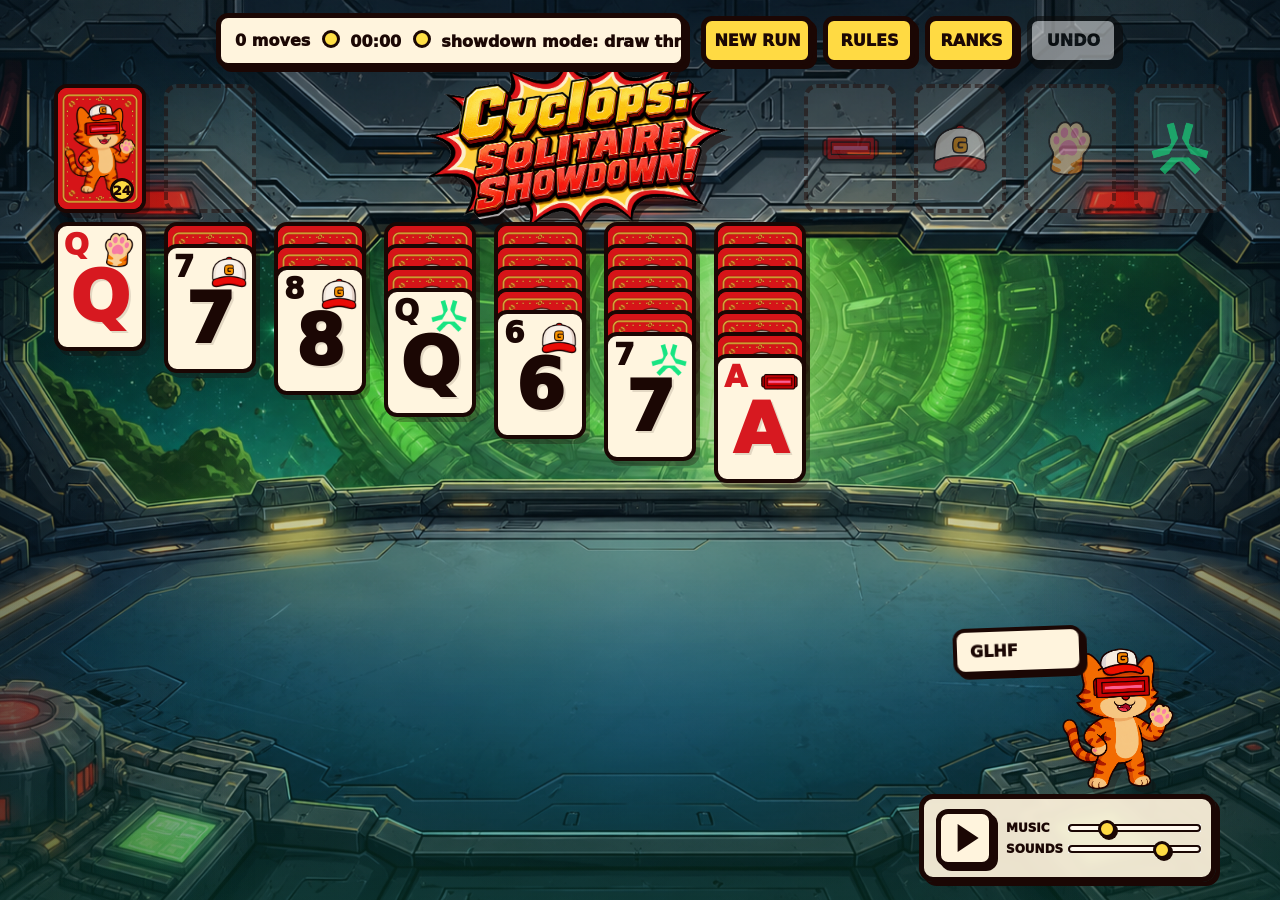
==== commit 6df6bd9d: "sad" ====
--- a/cyclops-solitaire/index.html
+++ b/cyclops-solitaire/index.html
@@ -6,7 +6,7 @@
   <meta name="theme-color" content="#22a9e8">
   <title>Cyclops Solitaire</title>
   <link rel="icon" type="image/svg+xml" href="../assets/cyclops-solitaire/suits/suit-visor.svg">
-  <link rel="stylesheet" href="./styles.css?v=mobile-solitaire-0524e">
+  <link rel="stylesheet" href="/cyclops-solitaire/styles.css?v=path-fix-0626">
 </head>
 <body>
   <main class="app-shell">
@@ -151,6 +151,6 @@
     </div>
   </main>
 
-  <script src="./game.js?v=solitaire-audio-pause-0526"></script>
+  <script src="/cyclops-solitaire/game.js?v=path-fix-0626"></script>
 </body>
 </html>
